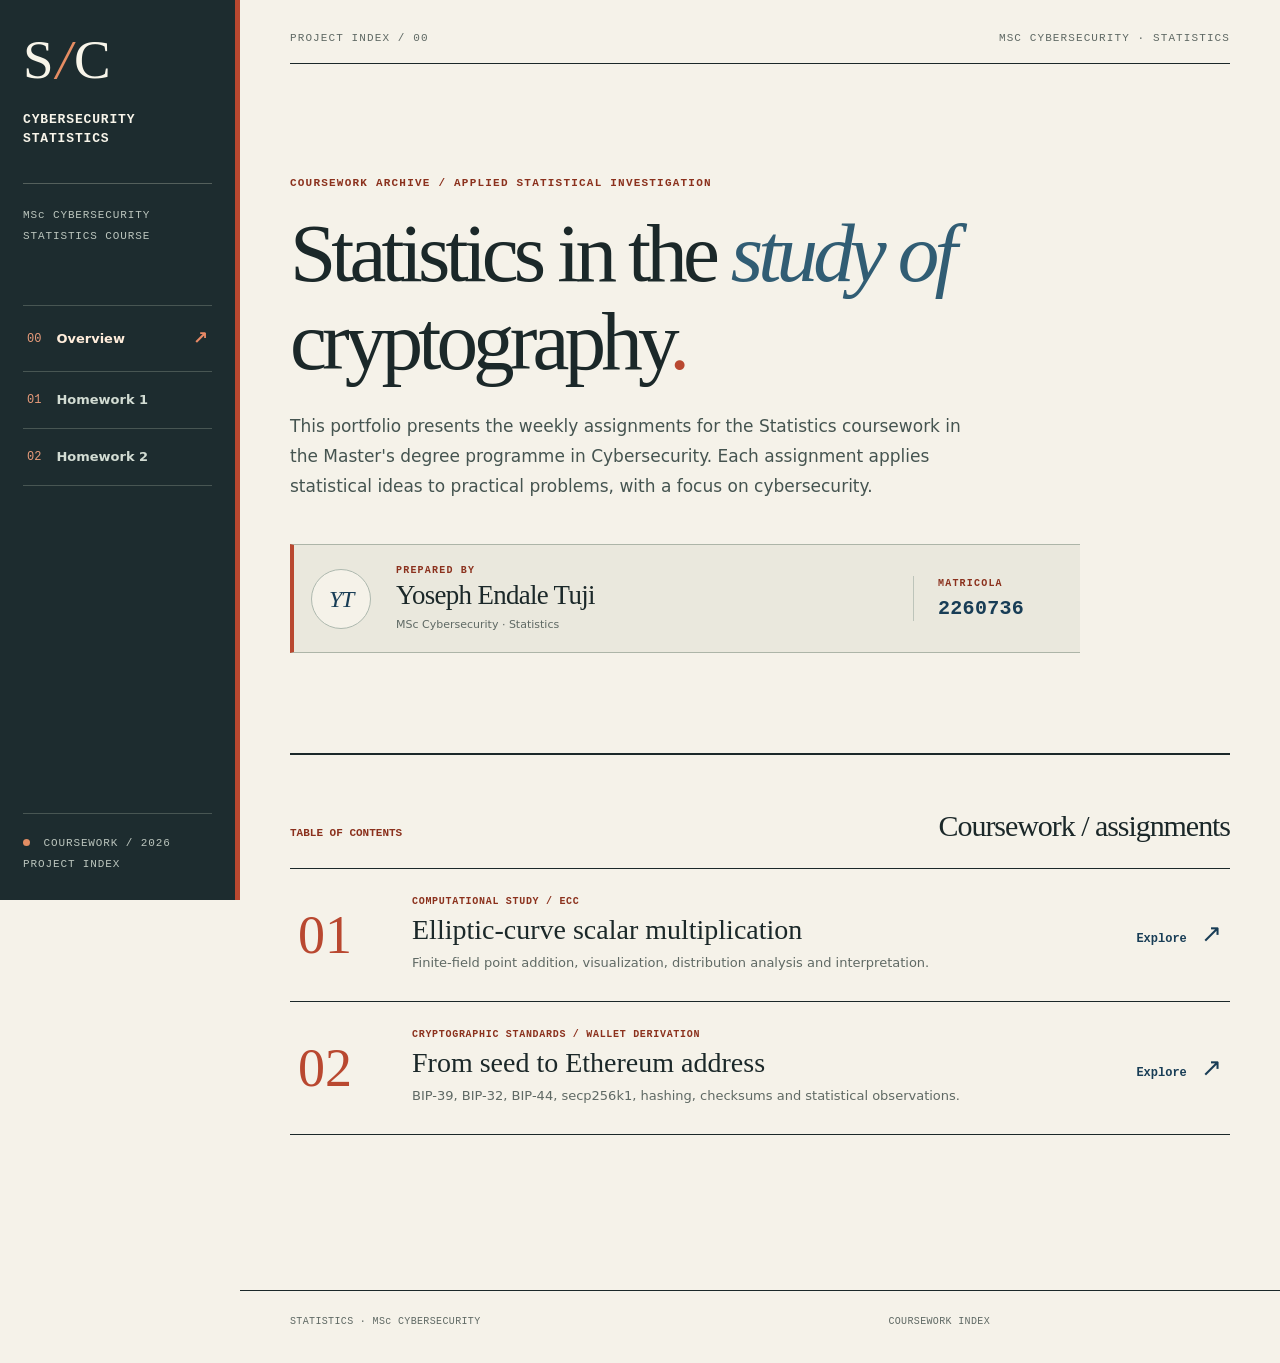
==== index.html @ 5e120ba4 "Homework 1 and homework 2" ====
<!DOCTYPE html>
<html lang="en">
<head>
<meta charset="utf-8">
<meta name="viewport" content="width=device-width, initial-scale=1">
<meta name="description" content="Statistics experiments and computational coursework in an MSc Cybersecurity programme.">
<title>Cybersecurity Statistics — Coursework Index</title>
<link rel="stylesheet" href="css/style.css">
</head>
<body class="homepage">
<header class="siteRail" aria-label="Course navigation">
<a href="index.html" class="railIdentity" aria-label="Cybersecurity Statistics home"><span class="railMark">S<span class="markSlash">/</span>C</span><span class="railName">CYBERSECURITY<br>STATISTICS</span></a>
<div class="railDivider"></div><div class="railEyebrow">MSc CYBERSECURITY<br>STATISTICS COURSE</div>
<nav class="railNav" aria-label="Main navigation"><a class="isCurrent" href="index.html"><span class="railNum">00</span> Overview</a><a href="homework1.html"><span class="railNum">01</span> Homework 1</a><a href="homework2.html"><span class="railNum">02</span> Homework 2</a></nav>
<div class="railFoot"><span class="railDot" aria-hidden="true"></span> COURSEWORK / 2026<br>PROJECT INDEX</div>
</header>
<main class="wrap">
<div class="documentHeader"><span>PROJECT INDEX / 00</span><span>MSc CYBERSECURITY · STATISTICS</span></div>
<section class="homeHero" aria-labelledby="homeTitle">
<p class="overline">Coursework archive / applied statistical investigation</p>
<h1 id="homeTitle">Statistics in the <em>study of</em> cryptography<span class="period">.</span></h1>
<p class="lead">This portfolio presents the weekly assignments for the Statistics coursework in the Master's degree programme in Cybersecurity. Each assignment applies statistical ideas to practical problems, with a focus on cybersecurity.</p>
<div class="studentSignature" aria-label="Student information">
  <div class="signatureMonogram" aria-hidden="true">YT</div>
  <div class="signatureDetails">
    <span class="signatureLabel">Prepared by</span>
    <strong class="signatureName">Yoseph Endale Tuji</strong>
    <span class="signatureSubline">MSc Cybersecurity · Statistics</span>
  </div>
  <div class="signatureMatricola">
    <span class="signatureLabel">Matricola</span>
    <strong>2260736</strong>
  </div>
</div>

</section>
<section class="indexSection" aria-labelledby="indexHeading">
<div class="indexHead"><span>TABLE OF CONTENTS</span><h2 id="indexHeading">Coursework / assignments</h2></div>
<a class="indexEntry" href="homework1.html" aria-label="Open Homework 1: elliptic-curve scalar multiplication">
<span class="entryNumber">01</span>
<span class="entryText"><span class="entryType">COMPUTATIONAL STUDY / ECC</span><strong>Elliptic-curve scalar multiplication</strong><span>Finite-field point addition, visualization, distribution analysis and interpretation.</span></span>
<span class="entryAction">Explore <span aria-hidden="true">↗</span></span>
</a>
<a class="indexEntry" href="homework2.html" aria-label="Open Homework 2: Ethereum wallet cryptography">
<span class="entryNumber">02</span>
<span class="entryText"><span class="entryType">CRYPTOGRAPHIC STANDARDS / WALLET DERIVATION</span><strong>From seed to Ethereum address</strong><span>BIP-39, BIP-32, BIP-44, secp256k1, hashing, checksums and statistical observations.</span></span>
<span class="entryAction">Explore <span aria-hidden="true">↗</span></span>
</a>
</section>
</main>
<footer class="footer"><div class="wrap"><span>STATISTICS · MSc CYBERSECURITY</span><span>COURSEWORK INDEX</span></div></footer>
</body>
</html>
---- css/style.css ----
/*
 * FIELD NOTES — bespoke editorial layout for Statistics / Homework 01.
 * A paper-and-ink research notebook rather than a conventional tech dashboard.
 * No frameworks, dependencies or externally loaded fonts.
 */
:root {
  color-scheme: light;
  --paper: #f5f2e9;
  --surface: #fffef8;
  --ink: #1b2829;
  --muted: #5f6964;
  --quiet: #8b918a;
  --line: #d5d5ca;
  --faint: #e9e6dc;
  --red: #b94830;
  --red-strong: #8b311d;
  --blue: #315d74;
  --blue-deep: #183d56;
  --ochre: #da9e40;
  --rail: 240px;
  --mono: 'SFMono-Regular',Consolas,'Liberation Mono',monospace;
  --serif: Georgia,'Times New Roman',serif;
  --sans: system-ui,-apple-system,BlinkMacSystemFont,'Segoe UI',sans-serif;
}
*, *::before, *::after { box-sizing:border-box }
html { scroll-behavior:smooth }
body { margin:0; background:var(--paper); color:var(--ink); font:15px/1.7 var(--sans); }
h1,h2,h3,p {margin-top:0}
a { color:var(--blue-deep) }
button,input,select { font:inherit }
button {cursor:pointer}
::selection {background:#e9c9a9; color:#1b2829}
:focus-visible {outline:3px solid var(--red);outline-offset:3px}

/* Vertical chapter rail: a different layout from the original top navigation. */
.siteRail { position:fixed; left:0;top:0;bottom:0;width:var(--rail);background:#1d2c2f;color:#f6f1e6;
  display:flex; flex-direction:column; padding:32px 23px 25px; border-right:5px solid var(--red);z-index:20 }
.railIdentity { display:flex; flex-direction:column; gap:23px; text-decoration:none;color:#f8f5ea }
.railMark {display:block; font:normal 55px/1 var(--serif); letter-spacing:-.08em }
.markSlash {color:#e58d63;font-style:italic;margin:0 7px}
.railName {font:700 13px/1.48 var(--mono);letter-spacing:.065em}
.railDivider { height:1px; background:#54605c;margin:35px 0 21px}
.railEyebrow,.railFoot {font:11px/1.9 var(--mono);letter-spacing:.08em;color:#bbc5bd}
.railNav {display:flex;flex-direction:column;margin-top:58px;border-top:1px solid #485653}
.railNav a {display:flex;align-items:center;gap:15px;border-bottom:1px solid #485653;padding:17px 4px;text-decoration:none;
  color:#d2dcd3;font-size:13px;font-weight:600;transition:color .15s,transform .15s}
.railNav a:hover,.railNav a.isCurrent {color:#ffeddb}
.railNav a:hover {transform:translateX(4px)}
.railNav a.isCurrent::after {content:'↗';margin-left:auto;color:#e98966;font-size:18px}
.railNum {font:12px var(--mono);color:#ea9c7b}
.railFoot {margin-top:auto;border-top:1px solid #485653;padding-top:19px}
.railDot {display:inline-block;border-radius:50%;height:7px;width:7px;background:#e28d63;margin-right:6px}

.wrap { width: min(1190px, calc(100% - var(--rail) - 100px));margin:0 auto 0 calc(var(--rail) + 50px) }
.documentHeader { display:flex;justify-content:space-between;gap:20px;padding:30px 0 16px;border-bottom:1px solid var(--ink);
  text-transform:uppercase;letter-spacing:.1em;font:11px/1.5 var(--mono);color:var(--muted) }
.overline,.tag {font:700 11px/1.7 var(--mono);letter-spacing:.11em;text-transform:uppercase;color:var(--red-strong)}
.hero { display:grid;grid-template-columns:minmax(0,1.4fr) minmax(280px,.8fr);align-items:stretch;gap:48px;
  padding:62px 0 72px; min-height:470px }
.heroCopy {display:flex;flex-direction:column;align-items:flex-start}
h1,h2,h3 {font-family:var(--serif);font-weight:400;letter-spacing:-.035em}
h1 {font-size:clamp(46px,5.1vw,83px);line-height:1.06;margin:13px 0 25px;letter-spacing:-.059em}
h1 em {font-weight:400;color:var(--blue);font-style:italic}
.period {color:var(--red)}
.lead {font-size:17px;line-height:1.78;color:#455450;max-width:670px}
.heroSmallprint {display:flex; flex-wrap:wrap; gap:15px 22px;margin-top:auto;padding-top:25px;font:11px/1.4 var(--mono);color:var(--muted)}
.heroSmallprint span {border-top:1px solid var(--line);padding-top:10px;white-space:nowrap}
.heroNote {position:relative; padding:23px 25px 26px;background-color:#f1eee4;
  background-image:linear-gradient(#dfe0d5 1px,transparent 1px),linear-gradient(90deg,#dfe0d5 1px,transparent 1px);
  background-size:25px 25px;border:1px solid #adb7a8;display:flex;flex-direction:column;min-height:330px;
  box-shadow:12px 12px 0 #dbd8cd}
.heroNote::before {content:'';position:absolute;left:-5px;top:26px;bottom:26px;border-left:4px solid var(--red)}
.sheetCorner {display:flex;justify-content:space-between;gap:10px;font:700 11px var(--mono);letter-spacing:.11em}
.sheetCorner span {font-weight:400;color:var(--muted)}
.equation {font:normal clamp(26px,2.6vw,39px)/1.3 var(--serif);letter-spacing:-.015em;
  padding:37px 0 6px;text-align:center;color:#1c3b4b}
.modline {font:12px var(--mono);text-align:center;color:var(--muted)}
.rule {border-top:1px solid #8f9c91;margin:28px 0 14px}
.formulaLabel {font:700 10px var(--mono);letter-spacing:.09em}
.secondEquation {padding:11px 0 10px;color:var(--red-strong)}
.formulaDatum {font:12px/1.7 var(--mono);color:#47564d;text-align:center}
.sheetBottom {margin-top:auto;padding-top:24px;color:#5d6a62;font:9px var(--mono);text-align:center}

/* Section headings use a printed folio and top rule rather than decorative chips. */
.section {padding:53px 0 35px;border-top:2px solid var(--ink);scroll-margin-top:25px}
.sectionhead {display:flex;align-items:flex-end;justify-content:space-between;gap:30px;margin-bottom:27px}
.sectionhead > div:first-child {max-width:750px}
.sectionhead h2 {font-size:clamp(29px,3.1vw,42px);line-height:1.15;margin:11px 0 10px}
.sub {font-size:14px;color:var(--muted);max-width:660px;margin:0}
.section .tag {display:inline-block;color:var(--red-strong)}
.section .tag::before {content:'— ';}
.grid {display:grid;gap:21px}
.workspace {grid-template-columns:minmax(0,1.15fr) minmax(330px,.85fr);align-items:start}
.workspace .figurePanel {grid-column:1;grid-row:1}
.workspace .controlPanel {grid-column:2;grid-row:1}
.two {grid-template-columns:repeat(2,minmax(0,1fr))}
.card {min-width:0;border:1px solid #c9cec3;background:var(--surface);padding:25px;box-shadow:3px 3px 0 #e0dfd5}
.card h3 {font-size:22px;line-height:1.2;margin-bottom:9px}
.card.inner {background:#f5f3ed}
.controlPanel {background:#e8e9df;border-color:#bdc6b9;box-shadow:7px 7px 0 #d2d7cb}
.controlPanel h3 {border-bottom:1px solid #acb8ac;padding-bottom:18px;margin-bottom:21px}
.figurePanel {background:#fffefa}
.figurePanel > .sectionhead {border-bottom:1px solid var(--line);padding-bottom:14px}
.controlGrid {display:grid;grid-template-columns:1fr 1fr;gap:12px}
.field {display:flex;flex-direction:column;gap:7px}
.field label,.fieldLabel {font:700 11px/1.5 var(--mono);letter-spacing:.018em;color:#43534b}
.field input,.field select {width:100%;min-height:45px;padding:10px 12px;background:#fffef8;border:1px solid #8fa097;
  border-radius:0;color:var(--ink);font:13px var(--sans);outline:none}
.field input:focus,.field select:focus {border-color:var(--red);outline:2px solid #e9b1a2;outline-offset:1px}
.inputHint {font-size:12px;color:#57645c;line-height:1.6;margin:10px 0}
.buttons {display:grid;grid-template-columns:1fr 1fr;gap:9px;margin:20px 0}
.btn {background:transparent;color:var(--ink);padding:12px 13px;border:1px solid #8a9990;border-radius:0;
  font:700 12px/1.2 var(--mono);text-decoration:none;min-height:45px;transition:background .14s,color .14s}
.btn:hover {background:#d5dacf}
.btn.primary {background:var(--red);color:#fffaf1;border-color:var(--red)}
.btn.primary:hover {background:var(--red-strong)}
.btn:disabled {opacity:.45;cursor:not-allowed}
.controlsRow {display:flex;align-items:center;justify-content:space-between;gap:15px;flex-wrap:wrap}
input[type=range] {accent-color:var(--red)}
.status {min-height:22px;font-size:12px;margin-top:6px;color:var(--blue-deep)}
.keyOutput {background:#1d3235;color:#fff9eb;margin-top:16px;padding:23px 21px;position:relative}
.keyOutput::before {content:'↘';position:absolute;right:16px;top:9px;color:#ed9b79;font:30px var(--serif)}
.outputhead {font:700 10px var(--mono);letter-spacing:.13em;color:#eac3a8;text-transform:uppercase}
.keyValue {font:normal clamp(33px,3.6vw,46px)/1.2 var(--serif);margin:10px 0 3px;overflow-wrap:anywhere}
.keyOutput .small {color:#dfddd2}
.minirow {margin-top:20px;padding-top:15px;border-top:1px solid #5d7370;
  display:grid;grid-template-columns:1fr 1fr;gap:12px;font:11px/1.5 var(--mono);color:#d8e0d6}
.minirow b {color:#fff3c9}
.stepCard {margin-top:18px;padding:15px 0 0;border-top:1px solid #b6c0b2;min-height:80px}
.stepCard strong {color:var(--red-strong)}
.stepCard .mathline {font:12px/1.75 var(--mono);display:inline-block;overflow-wrap:anywhere;color:#42564e}
.plotOuter {margin:15px auto 0;max-width:650px;aspect-ratio:570/530}
.plotOuter svg {display:block;width:100%;height:auto;background:#f9f8f2}
.plotLegend {display:flex;align-items:center;flex-wrap:wrap;gap:8px 18px;padding:13px 0;margin-top:9px;
  border-top:1px solid var(--line);font:11px var(--mono);color:var(--muted)}
.legendDot {display:inline-block;width:9px;height:9px;margin-right:7px;background:#abb3ab;transform:rotate(45deg)}
.legendDot.legendSubgroup {background:var(--blue)}
.legendDot.legendActive {background:var(--red)}
.stickyHint {font:12px/1.65 var(--sans);color:var(--muted);margin-bottom:0}
.timeline {display:flex;flex-wrap:wrap;gap:6px;margin-top:13px;max-height:195px;overflow:auto}
.chip {padding:7px 9px;background:#f1f1e9;border:1px solid #d6d9d0;font:11px/1.45 var(--mono);color:#4b5c54}
.chip.active {background:var(--red);border-color:var(--red);color:white}
.chip.infinity {border-style:dashed}
.small {font-size:12px;line-height:1.7;color:var(--muted)}
.leadText {font-size:13px;color:#44554e;line-height:1.75}
.pill {border:1px solid #afc0b5;background:#e5ece6;font:11px var(--mono);padding:5px 9px;color:var(--blue-deep)}

/* A data-first statistical layout: ledger metrics and print-like plots. */
.metrics {display:grid;grid-template-columns:repeat(4,minmax(0,1fr));border-top:1px solid var(--ink);border-bottom:1px solid var(--ink);margin:20px 0 24px}
.metric {padding:22px 17px 21px;border-right:1px solid var(--line);min-height:118px}
.metric:first-child {padding-left:0}
.metric:last-child {border-right:0}
.metric .n {font:normal clamp(28px,3vw,40px)/1.08 var(--serif);color:var(--red-strong);margin-bottom:8px}
.metric .lbl {font:11px/1.6 var(--mono);color:#59685f}
.barChart {height:197px;display:flex;align-items:flex-end;gap:3px;border-bottom:1px solid #929e98;padding:16px 0 0;
  background:repeating-linear-gradient(to top,transparent 0,transparent 43px,#e8e8df 44px)}
.barUnit {display:flex;flex-direction:column;align-items:center;justify-content:flex-end;flex:1;min-width:0;height:100%;gap:4px}
.barTop {height:15px;font:9px var(--mono);color:var(--red-strong)}
.bar {background:var(--red);width:74%;min-width:3px;max-width:35px;transition:height .25s ease}
.bar.alt {background:var(--blue)}
.barLabel {font:10px var(--mono);color:#536057;margin-bottom:-24px}
.chartCaption {margin:34px 0 0;font:11px/1.6 var(--mono);color:#57675d}
.bitStack {display:flex;width:100%;height:33px;overflow:hidden;background:#e8e7da;margin:28px 0 13px}
.bit0 {background:var(--blue)}
.bit1 {background:var(--red)}
.bitLabels {display:flex;justify-content:space-between;gap:10px;flex-wrap:wrap;font:11px var(--mono)}
.statMeta {font-size:12px;color:var(--muted)}
#correlations {font:700 15px/1.9 var(--mono)!important;color:var(--red-strong)!important;white-space:pre-line}
.tableWrap {overflow-x:auto;border-top:2px solid var(--ink)}
table {width:100%;border-collapse:collapse;font-size:13px}
th,td {border-bottom:1px solid #dfded2;padding:11px 14px;text-align:left}
th {background:#eeeae0;text-transform:uppercase;font:700 10px var(--mono);letter-spacing:.07em;color:#526056}
tbody tr:nth-child(even) {background:#f7f5ed}
tbody tr:hover {background:#f1eadc}
td:first-child,td:last-child {font-family:var(--mono);font-size:12px}
.callout {padding:18px 24px;background:#e8eadd;border-left:5px solid var(--red);font-size:13px;color:#3f5146}
.formulas {display:grid;grid-template-columns:repeat(2,minmax(0,1fr));gap:1px;background:#bec6bd;border:1px solid #bec6bd}
.formula {padding:21px;background:#fcfbf5;font-size:14px;line-height:1.85;overflow-wrap:anywhere}
.formula b {font:700 11px/1.5 var(--mono);text-transform:uppercase;color:#475a51}
.math {font:14px/1.8 var(--mono);color:var(--red-strong)}
.research {display:grid;grid-template-columns:repeat(3,minmax(0,1fr));gap:20px}
.research article {padding:18px 0;border-top:2px solid var(--red)}
.research .num {font:700 11px var(--mono);letter-spacing:.08em;color:var(--red-strong)}
.research h3 {font-size:23px;margin:10px 0}
.research p {color:#526057}
.footer {margin:65px 0 0 var(--rail);border-top:1px solid var(--ink);padding:22px 0 33px;font:10px/1.7 var(--mono);
  letter-spacing:.035em;color:var(--muted)}
.footer .wrap {display:flex;flex-wrap:wrap;justify-content:space-between;gap:15px;margin-left:50px}

/* Student signature: an editorial colophon, not a dashboard card. */
.studentSignature {
  margin-top:43px;
  display:grid;
  grid-template-columns:65px minmax(0,1fr) auto;
  align-items:center;
  column-gap:20px;
  max-width:790px;
  padding:18px 22px 18px 17px;
  background:#eae8dd;
  border-top:1px solid #adb5a8;
  border-bottom:1px solid #adb5a8;
  border-left:4px solid var(--red);
}
.signatureMonogram {
  display:grid;place-items:center;width:60px;height:60px;
  border:1px solid #aeb9af;border-radius:50%;
  color:var(--blue-deep);background:#f5f2e9;
  font:italic 24px/1 var(--serif);letter-spacing:-.06em;
}
.signatureDetails {display:flex;flex-direction:column;min-width:0}
.signatureLabel {font:700 10px/1.5 var(--mono);letter-spacing:.12em;text-transform:uppercase;color:var(--red-strong)}
.signatureName {font:normal clamp(21px,2.1vw,29px)/1.3 var(--serif);letter-spacing:-.025em;color:var(--ink)}
.signatureSubline {font:11px/1.6 var(--sans);color:var(--muted);margin-top:3px}
.signatureMatricola {display:flex;flex-direction:column;justify-content:center;gap:6px;
  border-left:1px solid #bdc4ba;padding-left:24px;min-width:145px}
.signatureMatricola strong {font:600 20px/1.2 var(--mono);letter-spacing:.015em;color:var(--blue-deep)}
@media(max-width:640px) {
 .studentSignature {grid-template-columns:52px 1fr;column-gap:13px;row-gap:14px;padding:16px 15px;margin-top:33px}
 .signatureMonogram {width:48px;height:48px;font-size:20px}
 .signatureName {font-size:23px}
 .signatureMatricola {grid-column:2;min-width:0;border-left:0;border-top:1px solid #bdc4ba;padding:11px 0 0;gap:2px}
 .signatureMatricola strong {font-size:18px}
}

/* Coursework index: structured as an editorial table of contents. */
.homeHero {position:relative;padding:110px 0 100px;min-height:510px;border-bottom:2px solid var(--ink)}
.homeHero h1 {max-width:940px;margin:17px 0 25px;font-size:clamp(50px,6.5vw,98px)}
.homeHero .lead {max-width:700px}
.homeStamp {display:none}
.indexSection {padding:45px 0 90px}
.indexHead {display:flex;align-items:baseline;justify-content:space-between;gap:20px;margin-bottom:17px}
.indexHead span {font:700 11px var(--mono);color:var(--red-strong)}
.indexHead h2 {font-size:30px;margin:0}
.indexEntry {display:grid;grid-template-columns:90px 1fr auto;gap:24px;align-items:center;
  border-top:1px solid var(--ink);padding:27px 8px;text-decoration:none;color:inherit;transition:background .2s}
.indexEntry:last-child {border-bottom:1px solid var(--ink)}
a.indexEntry:hover {background:#eaece2}
.entryNumber {font:normal 54px/1 var(--serif);color:var(--red)}
.entryText {display:flex;flex-direction:column;gap:5px}
.entryType {font:700 10px var(--mono);letter-spacing:.07em;color:var(--red-strong)}
.entryText strong {font:normal 28px/1.3 var(--serif)}
.entryText > span:last-child {font:13px/1.6 var(--sans);color:var(--muted)}
.entryAction {font:700 12px var(--mono);color:var(--blue-deep);white-space:nowrap}
.entryAction span {font-size:25px;font-weight:400;margin-left:7px}
.future {opacity:.58}

@media (min-width:1550px) { .wrap {width:min(1210px,calc(100% - var(--rail) - 140px));margin-left:calc(var(--rail) + 70px)}
 .footer .wrap {margin-left:70px} }
@media (max-width:1140px) { :root {--rail:200px}
 .siteRail {padding:28px 17px 21px}
 .wrap {width:calc(100% - var(--rail) - 60px);margin-left:calc(var(--rail) + 30px)}
 .footer .wrap {margin-left:30px}
 .hero {gap:27px}
 .workspace {grid-template-columns:minmax(0,1fr) minmax(300px,.83fr)}
 .card {padding:20px}
 .controlGrid {grid-template-columns:1fr}
}
@media (max-width:880px) { :root {--rail:0px}
 .siteRail {position:relative;inset:auto;width:100%;height:auto;padding:14px 20px;background:#1d2c2f;border:0;border-bottom:4px solid var(--red);
  flex-direction:row;align-items:center;justify-content:space-between;gap:20px;flex-wrap:wrap}
 .railIdentity {flex-direction:row;align-items:center;gap:10px}
 .railMark {font-size:32px}
 .railName {font-size:10px}
 .railDivider,.railEyebrow,.railFoot {display:none}
 .railNav {display:flex;flex-direction:row;flex-wrap:wrap;gap:14px;border:0;margin:0}
 .railNav a {padding:4px 0;font-size:12px;border:0}
 .railNav a.isCurrent::after {display:none}
 .wrap {width:calc(100% - 44px);margin:0 auto}
 .footer {margin-left:0}
 .footer .wrap {margin:0 auto}
 .hero {padding:45px 0 53px;grid-template-columns:1.15fr .85fr}
 .workspace {grid-template-columns:1fr}
 .workspace .figurePanel {grid-column:1;grid-row:2}
 .workspace .controlPanel {grid-column:1;grid-row:1}
 .controlGrid {grid-template-columns:1fr 1fr}
 .metrics {grid-template-columns:repeat(2,minmax(0,1fr))}
 .metric:nth-child(2) {border-right:0}
 .metric:nth-child(-n+2) {border-bottom:1px solid var(--line)}
}
@media (max-width:640px) {
 .siteRail {padding:12px 15px;align-items:flex-start}
 .railNav {width:100%;justify-content:space-between;gap:7px}
 .railNav a {font:10px var(--mono)}
 .railNum {font-size:10px}
 .wrap {width:calc(100% - 32px)}
 .documentHeader {font-size:9px;flex-wrap:wrap;padding-top:18px}
 .hero {grid-template-columns:1fr;gap:27px;padding:40px 0}
 h1 {font-size:clamp(45px,11vw,72px)}
 .heroSmallprint {gap:8px}
 .heroNote {min-height:310px;box-shadow:7px 7px 0 #dbd8cd}
 .section {padding-top:36px}
 .sectionhead {display:block}
 .sectionhead > .field {margin-top:17px}
 .two,.formulas,.research {grid-template-columns:1fr}
 .research {gap:15px}
 .research article {padding:15px 0}
 .controlGrid {grid-template-columns:1fr}
 .card {padding:17px}
 .metrics {grid-template-columns:repeat(2,minmax(0,1fr))}
 .metric {padding:17px 10px;min-height:106px}
 .metric:first-child {padding-left:5px}
 .metric .n {font-size:29px}
 .metric .lbl {font-size:10px}
 .plotLegend {font-size:10px}
 .homeHero {padding:60px 0 70px;min-height:0}
 .homeHero h1 {font-size:clamp(46px,12vw,76px)}
 .indexHead {display:block}
 .indexHead h2 {margin-top:10px}
 .indexEntry {grid-template-columns:42px 1fr;gap:14px;padding:24px 0}
 .entryNumber {font-size:36px}
 .entryText strong {font-size:22px}
 .entryAction {grid-column:2}
}
@media (prefers-reduced-motion:reduce) {*,*::before,*::after {scroll-behavior:auto!important;transition:none!important}}

/* Homework 02 — same paper-and-ink visual system; intentionally simple. */
.walletIntro {padding:75px 0 61px}
.walletIntro h1 {max-width:920px;font-size:clamp(45px,5vw,78px)}
.walletIntro .lead {max-width:830px}
.walletContext {font-size:13px;color:var(--muted);max-width:830px;border-left:3px solid var(--red);padding-left:18px;margin:30px 0 0}
.walletFlow {list-style:none;margin:0;padding:0;border-top:1px solid var(--ink)}
.walletFlow li {display:grid;grid-template-columns:58px minmax(0,1fr);column-gap:20px;padding:19px 12px;border-bottom:1px solid var(--line)}
.flowStage {font:24px/1.5 var(--serif);color:var(--red-strong)}
.walletFlow strong {font-size:16px;color:var(--ink)}
.walletFlow p {margin:5px 0 0;color:var(--muted);font-size:13px}
.walletTable td:first-child {font-family:var(--sans);font-size:13px;font-weight:600}
.walletTable td:last-child {font-family:var(--sans);font-size:13px}
.walletTable th {white-space:nowrap}
.walletPath {display:grid;grid-template-columns:minmax(0,1fr) minmax(0,1.2fr);gap:22px;background:#ece9df;border-left:4px solid var(--red);padding:20px 24px;margin-top:20px;align-items:center}
.walletPath p {margin:0;font-size:13px;color:#40524b}
.walletPath .pathText {font:21px/1.6 var(--mono);color:var(--blue-deep);overflow-wrap:anywhere;margin-top:7px}
.walletExample {max-width:100%}
.exampleLabel {font:700 11px/1.6 var(--mono);letter-spacing:.07em;color:var(--red-strong);margin-bottom:12px}
.exampleWords {font:17px/1.8 var(--serif);background:#f1f0e8;padding:18px 20px;border-left:3px solid var(--blue)}
.walletExample .tableWrap {margin-bottom:13px}
.walletExample th {font-size:11px;width:200px}
.walletExample td {font-family:var(--sans);font-size:13px}
.walletExample code,.walletParagraph code,.walletMeasured code {font:12px/1.65 var(--mono);overflow-wrap:anywhere}
.addressCode {word-break:break-all}
.walletParagraph {font-size:14px;color:#43564c;margin:20px 0 0}
.walletStats {display:grid;grid-template-columns:repeat(3,minmax(0,1fr));gap:20px;margin-bottom:22px}
.walletStat {padding:14px 0 0;border-top:2px solid var(--red)}
.walletStat h3 {font-size:22px;margin:0 0 9px}
.walletStat p {font-size:13px;color:var(--muted)}
.walletMeasured {background:#fdfbf4}
.walletMeasured h3 {font-size:26px}
.walletMeasured > p {font-size:13px}
.measuredGrid {display:grid;grid-template-columns:repeat(3,minmax(0,1fr));margin:23px 0;border-top:1px solid var(--line);border-bottom:1px solid var(--line)}
.measuredGrid > div {padding:21px 14px;border-right:1px solid var(--line)}
.measuredGrid > div:last-child {border-right:0}
.measuredGrid strong {display:block;font:normal clamp(22px,2.5vw,34px)/1.3 var(--serif);color:var(--red-strong)}
.measuredGrid span {display:block;font:11px/1.5 var(--mono);color:var(--muted)}
.walletCompare {border-top:2px solid var(--blue);margin-top:25px;padding:20px 0 0;max-width:900px}
.walletCompare h3 {font-size:25px}
.walletCompare p {font-size:14px;color:#425349}
.walletConclusion {max-width:900px}
.walletConclusion p {font-size:14px}
.walletConclusion p:last-child {margin-bottom:0}
.walletSources {margin:0;padding-left:23px;font-size:13px;line-height:2.1}
.walletSources a {text-underline-offset:3px}
@media(max-width:740px) {
  .walletIntro {padding:49px 0 43px}
  .walletPath {grid-template-columns:1fr}
  .walletStats {grid-template-columns:1fr;gap:8px}
  .walletFlow li {grid-template-columns:38px minmax(0,1fr);column-gap:13px;padding:16px 3px}
  .measuredGrid {grid-template-columns:1fr}
  .measuredGrid > div {border-right:0;border-bottom:1px solid var(--line);padding:12px 8px}
  .measuredGrid > div:last-child {border-bottom:0}
}
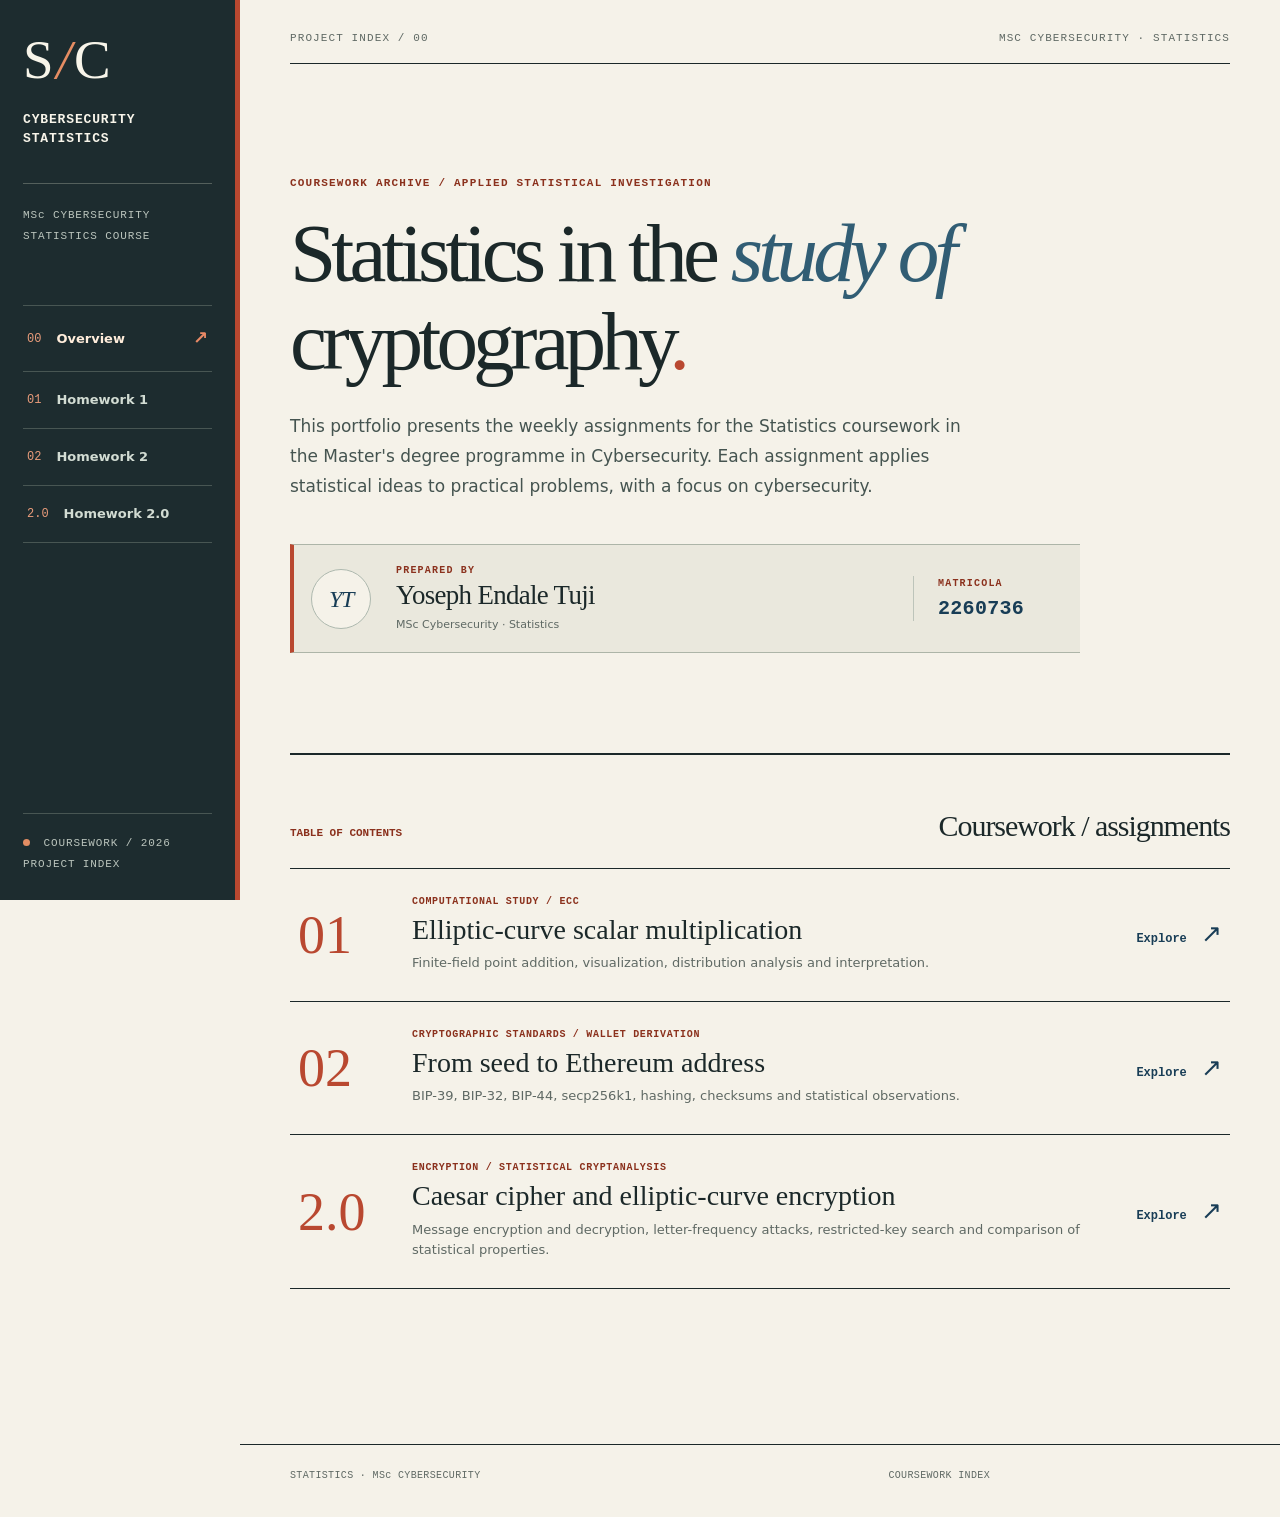
==== commit fcee2ee7: "homework2" ====
--- a/index.html
+++ b/index.html
@@ -11,7 +11,7 @@
 <header class="siteRail" aria-label="Course navigation">
 <a href="index.html" class="railIdentity" aria-label="Cybersecurity Statistics home"><span class="railMark">S<span class="markSlash">/</span>C</span><span class="railName">CYBERSECURITY<br>STATISTICS</span></a>
 <div class="railDivider"></div><div class="railEyebrow">MSc CYBERSECURITY<br>STATISTICS COURSE</div>
-<nav class="railNav" aria-label="Main navigation"><a class="isCurrent" href="index.html"><span class="railNum">00</span> Overview</a><a href="homework1.html"><span class="railNum">01</span> Homework 1</a><a href="homework2.html"><span class="railNum">02</span> Homework 2</a></nav>
+<nav class="railNav" aria-label="Main navigation"><a class="isCurrent" href="index.html"><span class="railNum">00</span> Overview</a><a href="homework1.html"><span class="railNum">01</span> Homework 1</a><a href="homework2.html"><span class="railNum">02</span> Homework 2</a><a href="homework2-0.html"><span class="railNum">2.0</span> Homework 2.0</a></nav>
 <div class="railFoot"><span class="railDot" aria-hidden="true"></span> COURSEWORK / 2026<br>PROJECT INDEX</div>
 </header>
 <main class="wrap">
@@ -32,7 +32,6 @@
     <strong>2260736</strong>
   </div>
 </div>
-
 </section>
 <section class="indexSection" aria-labelledby="indexHeading">
 <div class="indexHead"><span>TABLE OF CONTENTS</span><h2 id="indexHeading">Coursework / assignments</h2></div>
@@ -46,6 +45,11 @@
 <span class="entryText"><span class="entryType">CRYPTOGRAPHIC STANDARDS / WALLET DERIVATION</span><strong>From seed to Ethereum address</strong><span>BIP-39, BIP-32, BIP-44, secp256k1, hashing, checksums and statistical observations.</span></span>
 <span class="entryAction">Explore <span aria-hidden="true">↗</span></span>
 </a>
+<a class="indexEntry" href="homework2-0.html" aria-label="Open Homework 2.0: encryption and statistical cryptanalysis">
+<span class="entryNumber">2.0</span>
+<span class="entryText"><span class="entryType">ENCRYPTION / STATISTICAL CRYPTANALYSIS</span><strong>Caesar cipher and elliptic-curve encryption</strong><span>Message encryption and decryption, letter-frequency attacks, restricted-key search and comparison of statistical properties.</span></span>
+<span class="entryAction">Explore <span aria-hidden="true">↗</span></span>
+</a>
 </section>
 </main>
 <footer class="footer"><div class="wrap"><span>STATISTICS · MSc CYBERSECURITY</span><span>COURSEWORK INDEX</span></div></footer>
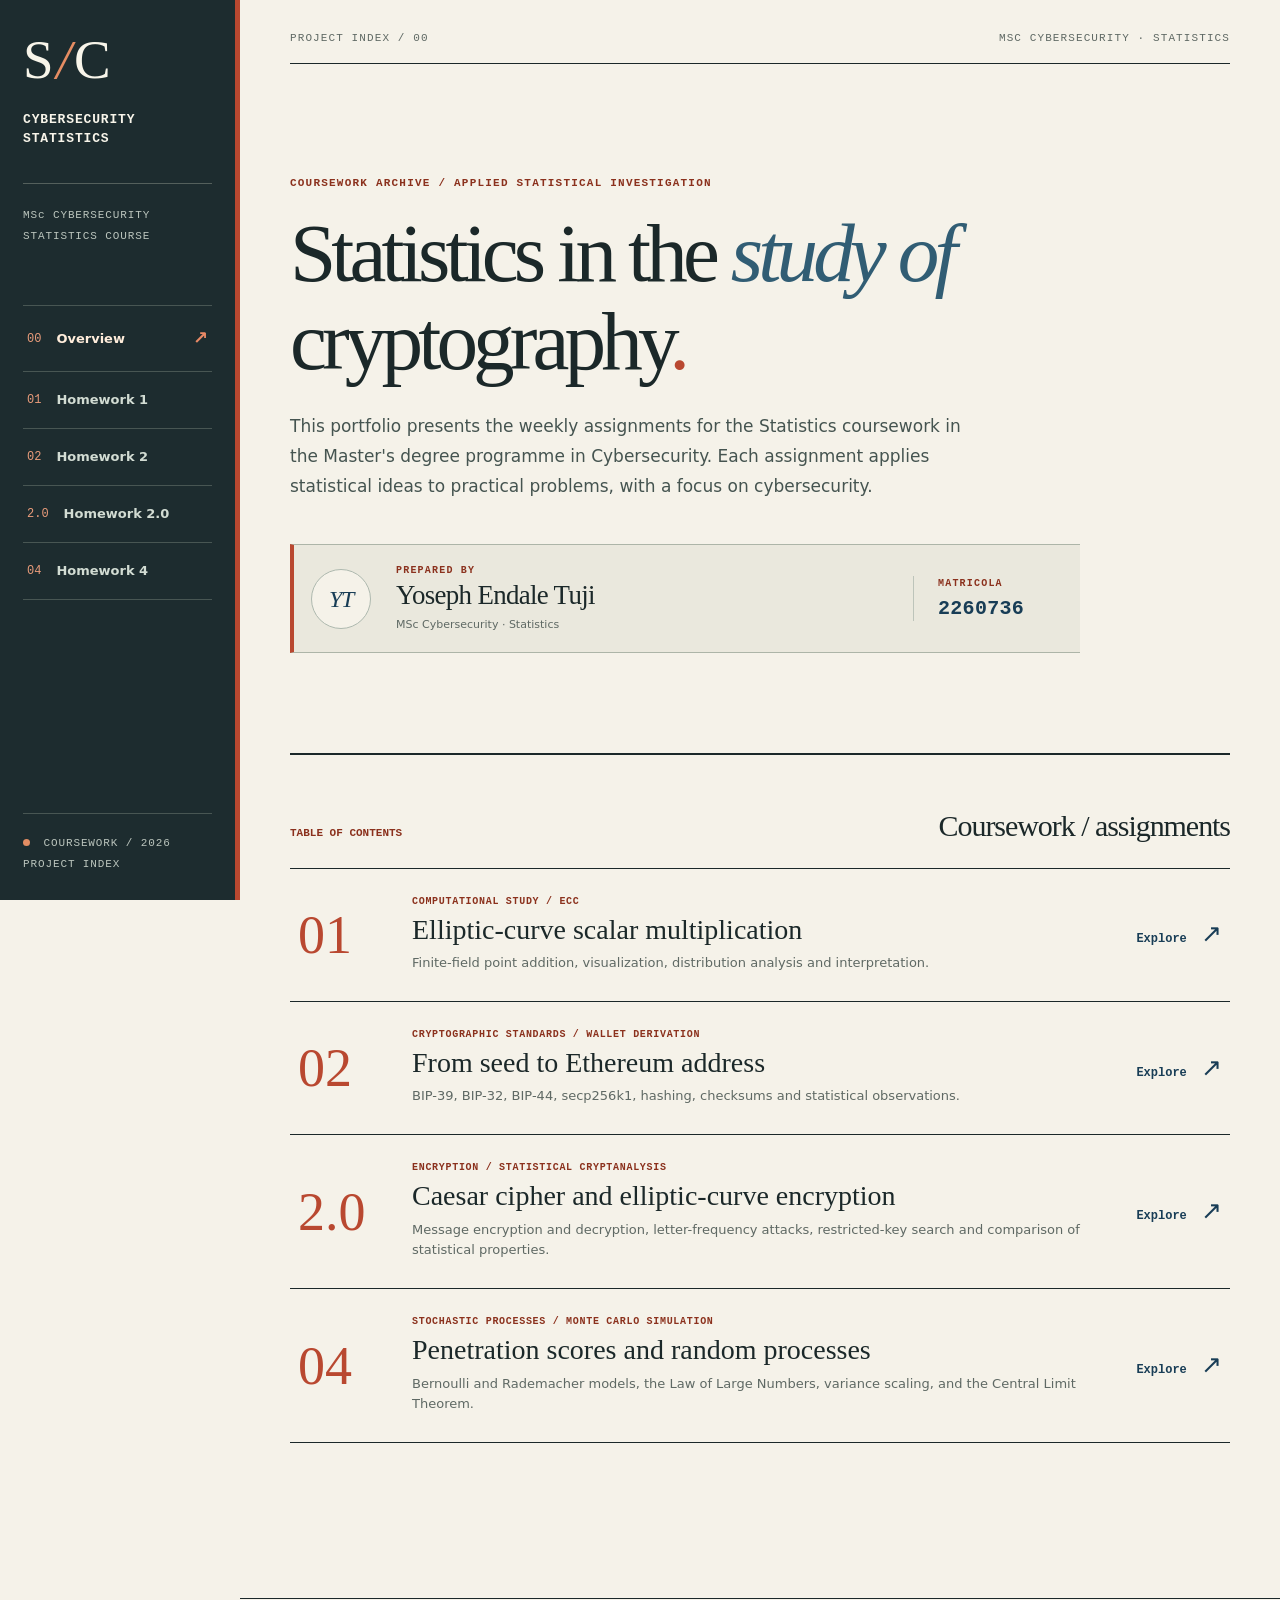
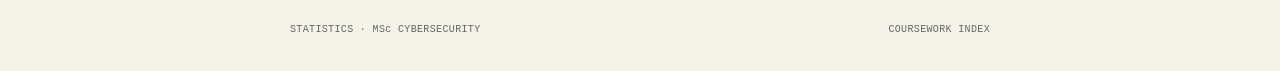
==== commit a232e422: "homework 4" ====
--- a/index.html
+++ b/index.html
@@ -7,51 +7,194 @@
 <title>Cybersecurity Statistics — Coursework Index</title>
 <link rel="stylesheet" href="css/style.css">
 </head>
+
 <body class="homepage">
+
 <header class="siteRail" aria-label="Course navigation">
-<a href="index.html" class="railIdentity" aria-label="Cybersecurity Statistics home"><span class="railMark">S<span class="markSlash">/</span>C</span><span class="railName">CYBERSECURITY<br>STATISTICS</span></a>
-<div class="railDivider"></div><div class="railEyebrow">MSc CYBERSECURITY<br>STATISTICS COURSE</div>
-<nav class="railNav" aria-label="Main navigation"><a class="isCurrent" href="index.html"><span class="railNum">00</span> Overview</a><a href="homework1.html"><span class="railNum">01</span> Homework 1</a><a href="homework2.html"><span class="railNum">02</span> Homework 2</a><a href="homework2-0.html"><span class="railNum">2.0</span> Homework 2.0</a></nav>
-<div class="railFoot"><span class="railDot" aria-hidden="true"></span> COURSEWORK / 2026<br>PROJECT INDEX</div>
+
+<a href="index.html" class="railIdentity" aria-label="Cybersecurity Statistics home">
+  <span class="railMark">S<span class="markSlash">/</span>C</span>
+  <span class="railName">CYBERSECURITY<br>STATISTICS</span>
+</a>
+
+<div class="railDivider"></div>
+<div class="railEyebrow">MSc CYBERSECURITY<br>STATISTICS COURSE</div>
+
+<nav class="railNav" aria-label="Main navigation">
+  <a class="isCurrent" href="index.html">
+    <span class="railNum">00</span> Overview
+  </a>
+
+  <a href="homework1.html">
+    <span class="railNum">01</span> Homework 1
+  </a>
+
+  <a href="homework2.html">
+    <span class="railNum">02</span> Homework 2
+  </a>
+
+  <a href="homework2-0.html">
+    <span class="railNum">2.0</span> Homework 2.0
+  </a>
+
+  <a href="homework4.html">
+    <span class="railNum">04</span> Homework 4
+  </a>
+</nav>
+
+<div class="railFoot">
+  <span class="railDot" aria-hidden="true"></span>
+  COURSEWORK / 2026<br>
+  PROJECT INDEX
+</div>
+
 </header>
+
 <main class="wrap">
-<div class="documentHeader"><span>PROJECT INDEX / 00</span><span>MSc CYBERSECURITY · STATISTICS</span></div>
+
+<div class="documentHeader">
+  <span>PROJECT INDEX / 00</span>
+  <span>MSc CYBERSECURITY · STATISTICS</span>
+</div>
+
 <section class="homeHero" aria-labelledby="homeTitle">
+
 <p class="overline">Coursework archive / applied statistical investigation</p>
-<h1 id="homeTitle">Statistics in the <em>study of</em> cryptography<span class="period">.</span></h1>
-<p class="lead">This portfolio presents the weekly assignments for the Statistics coursework in the Master's degree programme in Cybersecurity. Each assignment applies statistical ideas to practical problems, with a focus on cybersecurity.</p>
+
+<h1 id="homeTitle">
+  Statistics in the <em>study of</em> cryptography<span class="period">.</span>
+</h1>
+
+<p class="lead">
+  This portfolio presents the weekly assignments for the Statistics coursework
+  in the Master's degree programme in Cybersecurity. Each assignment applies
+  statistical ideas to practical problems, with a focus on cybersecurity.
+</p>
+
 <div class="studentSignature" aria-label="Student information">
+
   <div class="signatureMonogram" aria-hidden="true">YT</div>
+
   <div class="signatureDetails">
     <span class="signatureLabel">Prepared by</span>
     <strong class="signatureName">Yoseph Endale Tuji</strong>
     <span class="signatureSubline">MSc Cybersecurity · Statistics</span>
   </div>
+
   <div class="signatureMatricola">
     <span class="signatureLabel">Matricola</span>
     <strong>2260736</strong>
   </div>
-</div>
+
+</div>
+
 </section>
+
 <section class="indexSection" aria-labelledby="indexHeading">
-<div class="indexHead"><span>TABLE OF CONTENTS</span><h2 id="indexHeading">Coursework / assignments</h2></div>
-<a class="indexEntry" href="homework1.html" aria-label="Open Homework 1: elliptic-curve scalar multiplication">
-<span class="entryNumber">01</span>
-<span class="entryText"><span class="entryType">COMPUTATIONAL STUDY / ECC</span><strong>Elliptic-curve scalar multiplication</strong><span>Finite-field point addition, visualization, distribution analysis and interpretation.</span></span>
-<span class="entryAction">Explore <span aria-hidden="true">↗</span></span>
-</a>
-<a class="indexEntry" href="homework2.html" aria-label="Open Homework 2: Ethereum wallet cryptography">
-<span class="entryNumber">02</span>
-<span class="entryText"><span class="entryType">CRYPTOGRAPHIC STANDARDS / WALLET DERIVATION</span><strong>From seed to Ethereum address</strong><span>BIP-39, BIP-32, BIP-44, secp256k1, hashing, checksums and statistical observations.</span></span>
-<span class="entryAction">Explore <span aria-hidden="true">↗</span></span>
-</a>
-<a class="indexEntry" href="homework2-0.html" aria-label="Open Homework 2.0: encryption and statistical cryptanalysis">
-<span class="entryNumber">2.0</span>
-<span class="entryText"><span class="entryType">ENCRYPTION / STATISTICAL CRYPTANALYSIS</span><strong>Caesar cipher and elliptic-curve encryption</strong><span>Message encryption and decryption, letter-frequency attacks, restricted-key search and comparison of statistical properties.</span></span>
-<span class="entryAction">Explore <span aria-hidden="true">↗</span></span>
-</a>
+
+<div class="indexHead">
+  <span>TABLE OF CONTENTS</span>
+  <h2 id="indexHeading">Coursework / assignments</h2>
+</div>
+
+<!-- HOMEWORK 1 -->
+
+<a class="indexEntry" href="homework1.html"
+   aria-label="Open Homework 1: elliptic-curve scalar multiplication">
+
+  <span class="entryNumber">01</span>
+
+  <span class="entryText">
+    <span class="entryType">COMPUTATIONAL STUDY / ECC</span>
+    <strong>Elliptic-curve scalar multiplication</strong>
+    <span>
+      Finite-field point addition, visualization, distribution analysis
+      and interpretation.
+    </span>
+  </span>
+
+  <span class="entryAction">
+    Explore <span aria-hidden="true">↗</span>
+  </span>
+
+</a>
+
+<!-- HOMEWORK 2 -->
+
+<a class="indexEntry" href="homework2.html"
+   aria-label="Open Homework 2: Ethereum wallet cryptography">
+
+  <span class="entryNumber">02</span>
+
+  <span class="entryText">
+    <span class="entryType">CRYPTOGRAPHIC STANDARDS / WALLET DERIVATION</span>
+    <strong>From seed to Ethereum address</strong>
+    <span>
+      BIP-39, BIP-32, BIP-44, secp256k1, hashing, checksums
+      and statistical observations.
+    </span>
+  </span>
+
+  <span class="entryAction">
+    Explore <span aria-hidden="true">↗</span>
+  </span>
+
+</a>
+
+<!-- HOMEWORK 2.0 -->
+
+<a class="indexEntry" href="homework2-0.html"
+   aria-label="Open Homework 2.0: encryption and statistical cryptanalysis">
+
+  <span class="entryNumber">2.0</span>
+
+  <span class="entryText">
+    <span class="entryType">ENCRYPTION / STATISTICAL CRYPTANALYSIS</span>
+    <strong>Caesar cipher and elliptic-curve encryption</strong>
+    <span>
+      Message encryption and decryption, letter-frequency attacks,
+      restricted-key search and comparison of statistical properties.
+    </span>
+  </span>
+
+  <span class="entryAction">
+    Explore <span aria-hidden="true">↗</span>
+  </span>
+
+</a>
+
+<!-- HOMEWORK 4 — NEW -->
+
+<a class="indexEntry" href="homework4.html"
+   aria-label="Open Homework 4: stochastic penetration models">
+
+  <span class="entryNumber">04</span>
+
+  <span class="entryText">
+    <span class="entryType">STOCHASTIC PROCESSES / MONTE CARLO SIMULATION</span>
+    <strong>Penetration scores and random processes</strong>
+    <span>
+      Bernoulli and Rademacher models, the Law of Large Numbers,
+      variance scaling, and the Central Limit Theorem.
+    </span>
+  </span>
+
+  <span class="entryAction">
+    Explore <span aria-hidden="true">↗</span>
+  </span>
+
+</a>
+
 </section>
+
 </main>
-<footer class="footer"><div class="wrap"><span>STATISTICS · MSc CYBERSECURITY</span><span>COURSEWORK INDEX</span></div></footer>
+
+<footer class="footer">
+  <div class="wrap">
+    <span>STATISTICS · MSc CYBERSECURITY</span>
+    <span>COURSEWORK INDEX</span>
+  </div>
+</footer>
+
 </body>
 </html>
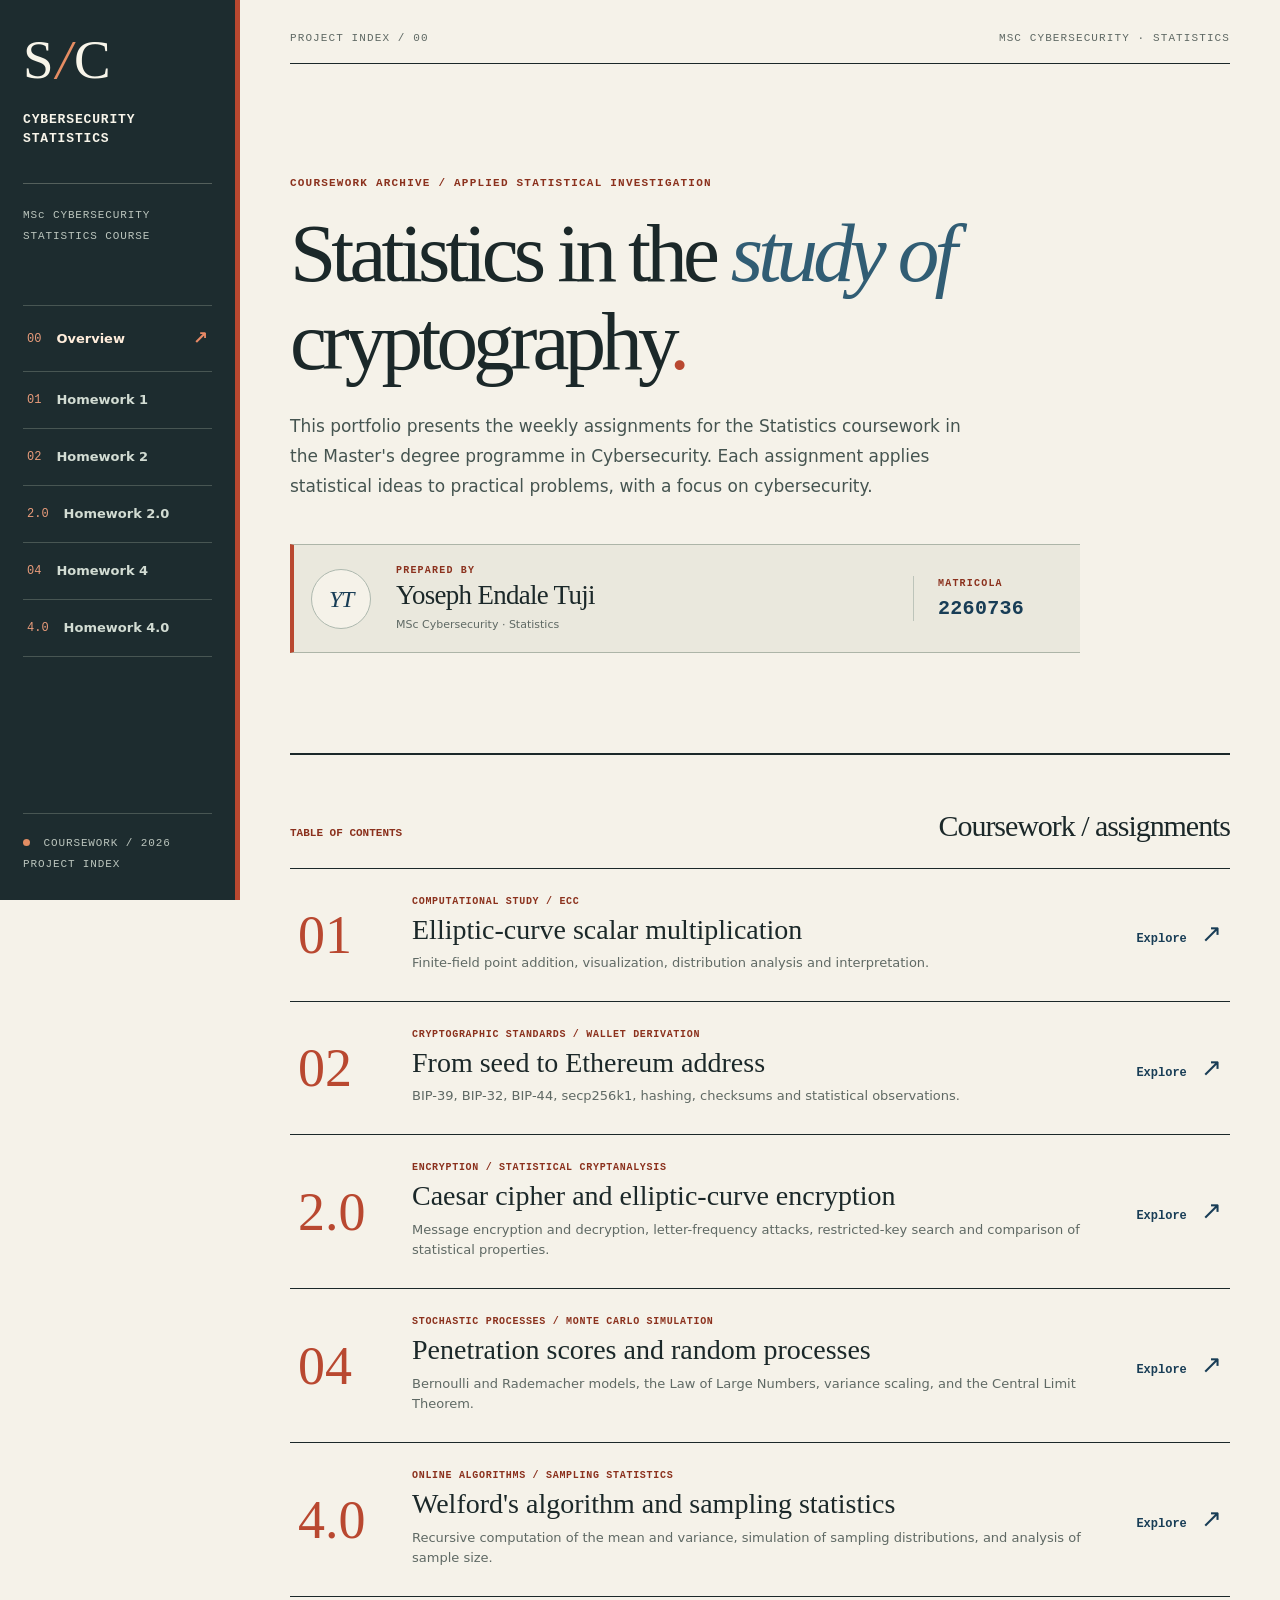
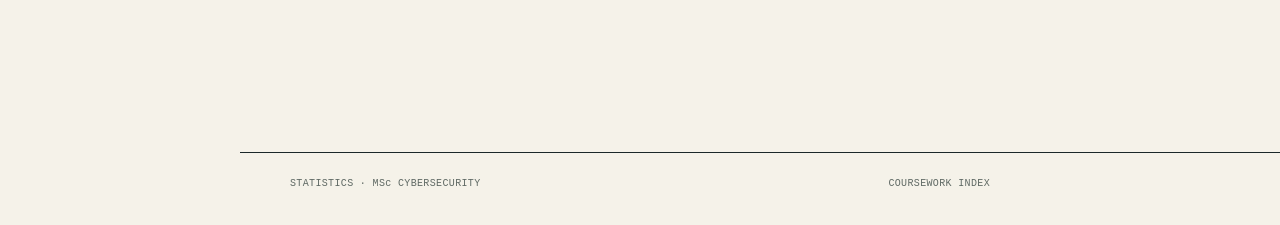
==== commit d2e94477: "homework 4.0 fix" ====
--- a/index.html
+++ b/index.html
@@ -40,6 +40,10 @@
   <a href="homework4.html">
     <span class="railNum">04</span> Homework 4
   </a>
+
+  <a href="homework4-0.html">
+    <span class="railNum">4.0</span> Homework 4.0
+  </a>
 </nav>
 
 <div class="railFoot">
@@ -163,7 +167,7 @@
 
 </a>
 
-<!-- HOMEWORK 4 — NEW -->
+<!-- HOMEWORK 4 -->
 
 <a class="indexEntry" href="homework4.html"
    aria-label="Open Homework 4: stochastic penetration models">
@@ -176,6 +180,28 @@
     <span>
       Bernoulli and Rademacher models, the Law of Large Numbers,
       variance scaling, and the Central Limit Theorem.
+    </span>
+  </span>
+
+  <span class="entryAction">
+    Explore <span aria-hidden="true">↗</span>
+  </span>
+
+</a>
+
+<!-- HOMEWORK 4.0 -->
+
+<a class="indexEntry" href="homework4-0.html"
+   aria-label="Open Homework 4.0: Welford's algorithm and sampling statistics">
+
+  <span class="entryNumber">4.0</span>
+
+  <span class="entryText">
+    <span class="entryType">ONLINE ALGORITHMS / SAMPLING STATISTICS</span>
+    <strong>Welford's algorithm and sampling statistics</strong>
+    <span>
+      Recursive computation of the mean and variance, simulation of
+      sampling distributions, and analysis of sample size.
     </span>
   </span>
 
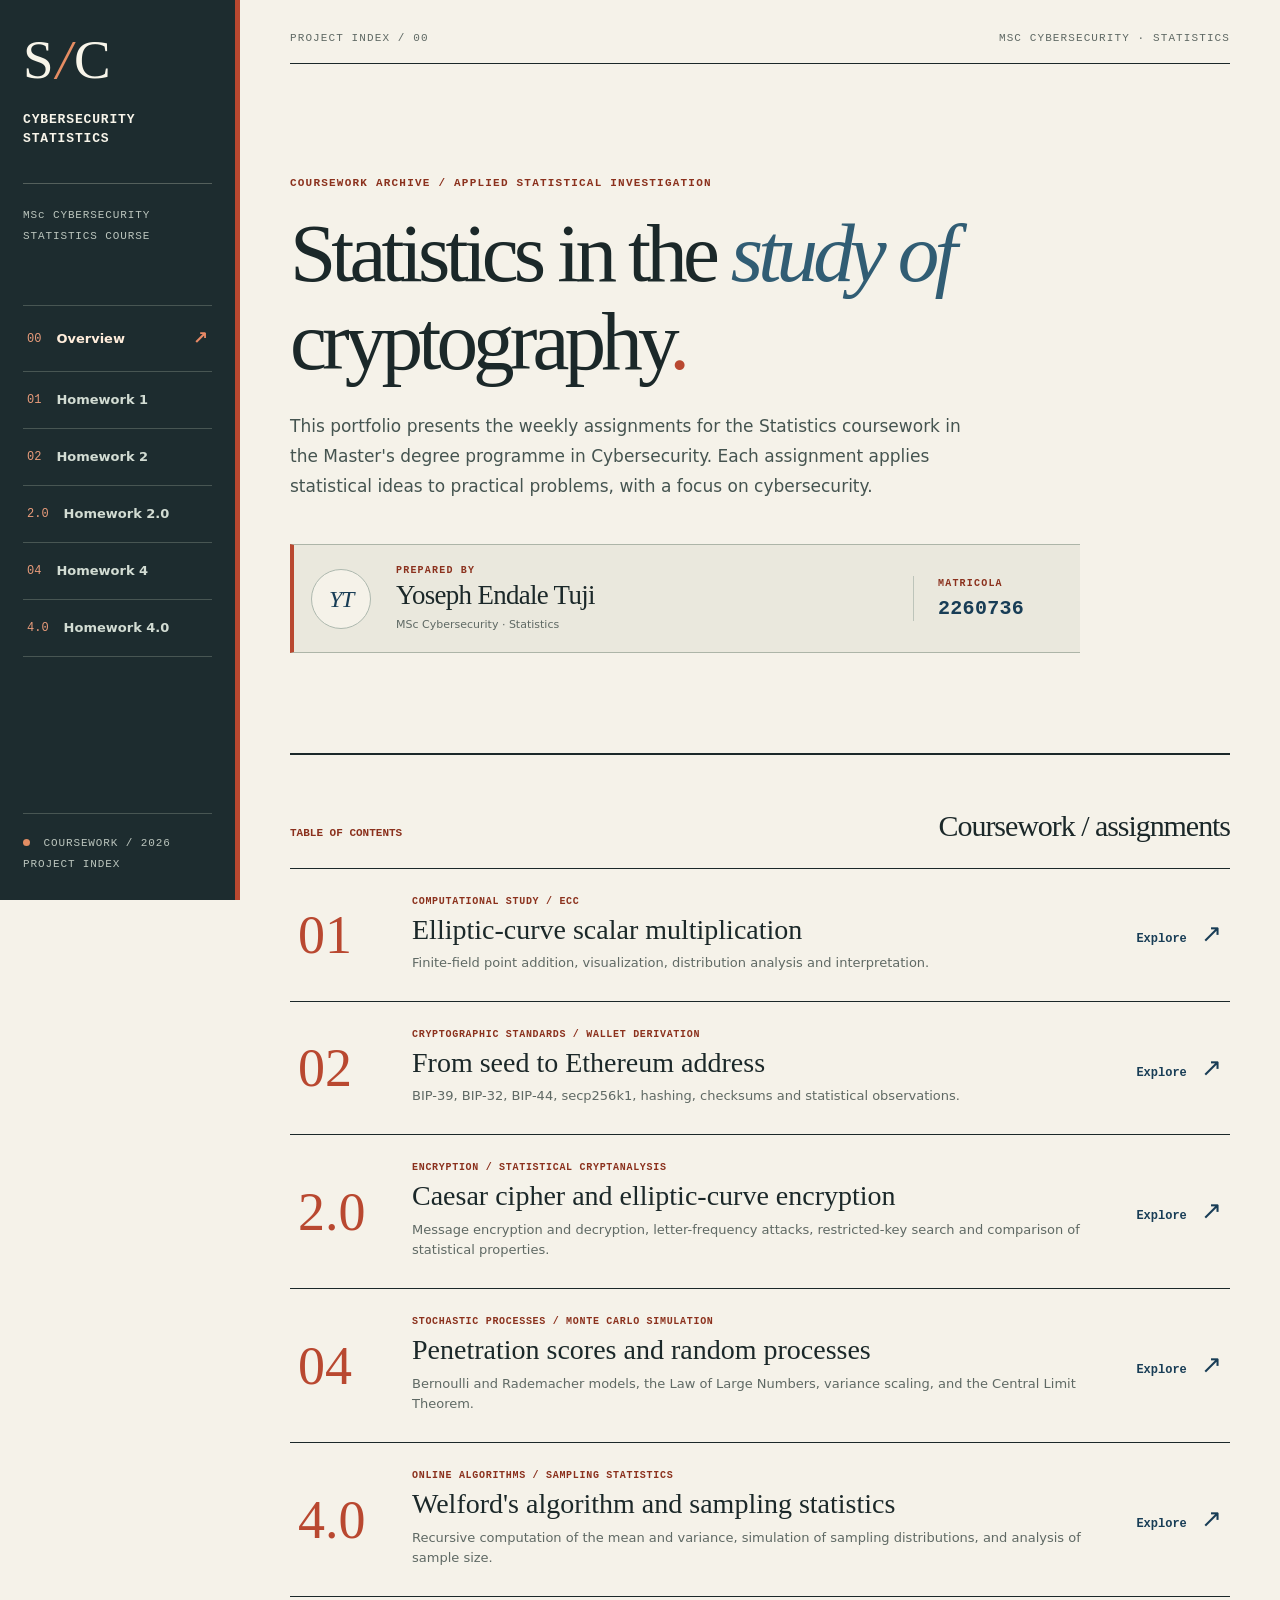
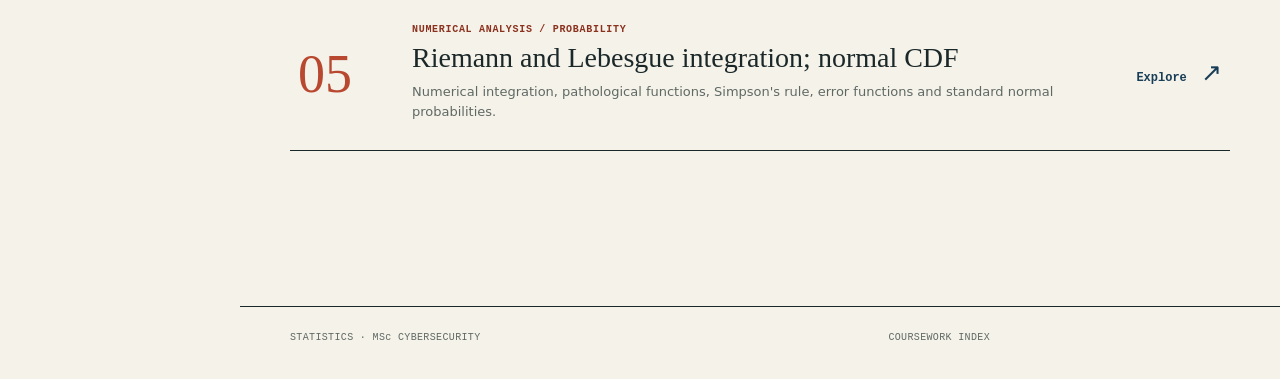
==== commit 19c893c2: "Homework 5" ====
--- a/index.html
+++ b/index.html
@@ -211,6 +211,28 @@
 
 </a>
 
+<!-- HOMEWORK 5 -->
+
+<a class="indexEntry" href="homework5.html"
+   aria-label="Open Homework 5: numerical integration and normal CDF">
+
+  <span class="entryNumber">05</span>
+
+  <span class="entryText">
+    <span class="entryType">NUMERICAL ANALYSIS / PROBABILITY</span>
+    <strong>Riemann and Lebesgue integration; normal CDF</strong>
+    <span>
+      Numerical integration, pathological functions, Simpson's rule,
+      error functions and standard normal probabilities.
+    </span>
+  </span>
+
+  <span class="entryAction">
+    Explore <span aria-hidden="true">↗</span>
+  </span>
+
+</a>
+
 </section>
 
 </main>
